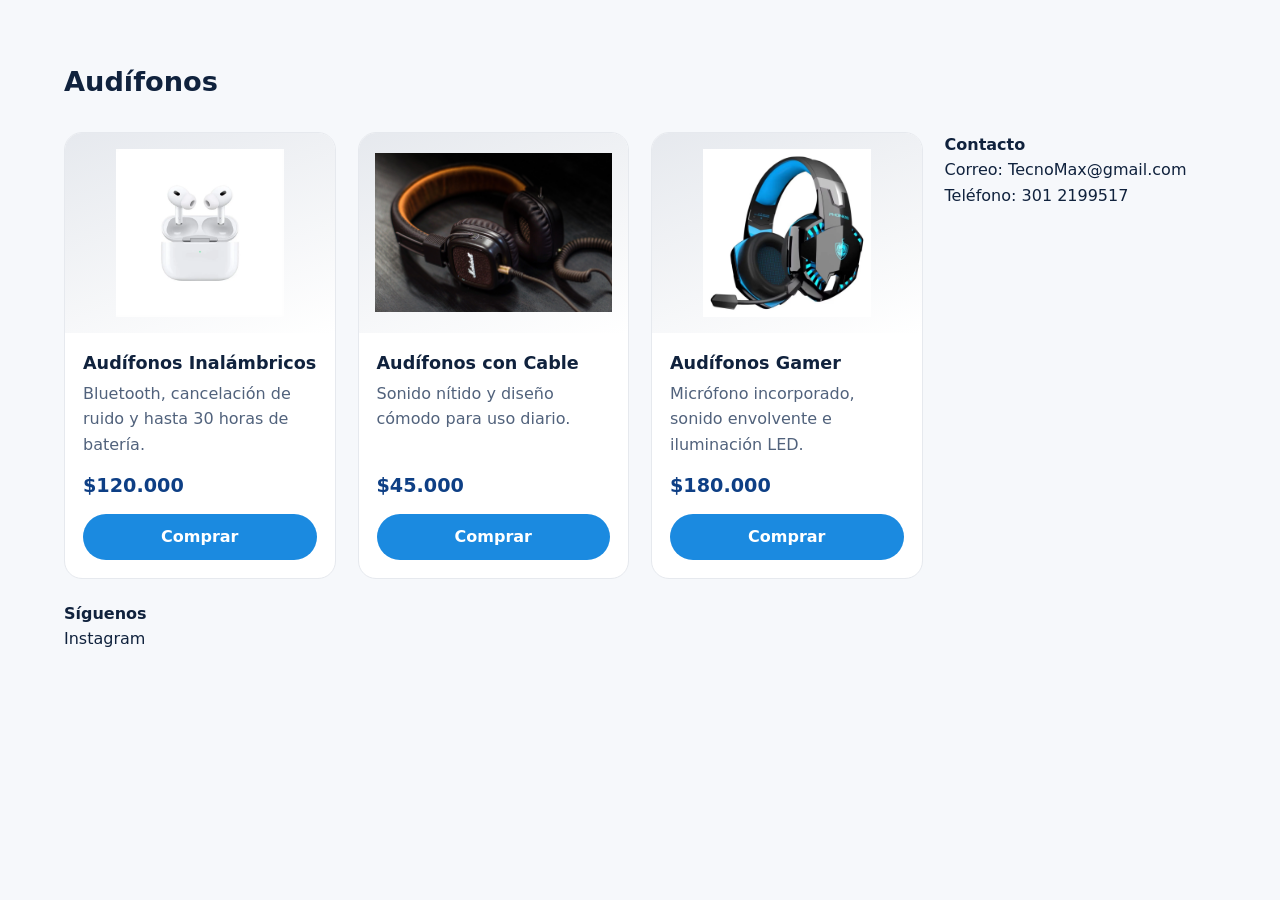
==== audifonos.html @ 7fad8253 "first commit" ====
<!DOCTYPE html>
<html lang="es">
<head>
    <meta charset="UTF-8">
    <meta name="viewport" content="width=device-width, initial-scale=1.0">
    <title>TecnoMax | Audífonos</title>
    <link rel="stylesheet" href="css/estiloaudifonos.css">
 </head>
<body>
    <section class="audifonos" id="audifonos">
    <h2 class="audifonos__titulo">Audífonos</h2>

    <div class="audifonos__contenedor">

        <article class="audifono">
            <img class="audifono__imagen" src="img/audifonos.webp" alt="Audífonos inalámbricos">
            <h3 class="audifono__nombre">Audífonos Inalámbricos</h3>
            <p class="audifono__descripcion">Bluetooth, cancelación de ruido y hasta 30 horas de batería.</p>
            <p class="audifono__precio">$120.000</p>
            <a class="audifono__boton" href="#">Comprar</a>
        </article>

        <article class="audifono">
            <img class="audifono__imagen" src="img/FotoAudifonos.jpg" alt="Audífonos con cable">
            <h3 class="audifono__nombre">Audífonos con Cable</h3>
            <p class="audifono__descripcion">Sonido nítido y diseño cómodo para uso diario.</p>
            <p class="audifono__precio">$45.000</p>
            <a class="audifono__boton" href="#">Comprar</a>
        </article>

        <article class="audifono">
            <img class="audifono__imagen" src="img/Audifonos gamer.webp" alt="Audífonos gamer">
            <h3 class="audifono__nombre">Audífonos Gamer</h3>
            <p class="audifono__descripcion">Micrófono incorporado, sonido envolvente e iluminación LED.</p>
            <p class="audifono__precio">$180.000</p>
            <a class="audifono__boton" href="#">Comprar</a>
        </article>
        <div class="footer-contacto" id="contacto">
      <h4>Contacto</h4>
      <p>Correo: <a href="mailto:TecnoMax@gmail.com">TecnoMax@gmail.com</a></p>
      <p>Teléfono: <a href="tel:+573012199517">301 2199517</a></p>
    </div>
    <div class="footer-redes">
      <h4>Síguenos</h4>
      <a href="https://www.instagram.com/" target="_blank" rel="noopener">Instagram</a>
    </div>

    </div>
</section>
</body>
</html>
---- css/estiloaudifonos.css ----
:root{--blue:#1b8ae0;--navy:#0e3f85;--deep:#0a2a5c;--silver:#e6e9ee;--ink:#10223d;--bg:#f6f8fb;--muted:#51627c}
*{box-sizing:border-box;margin:0}
body{font-family:Sora,system-ui,sans-serif;color:var(--ink);background:var(--bg);line-height:1.6}
a{color:inherit;text-decoration:none}
:focus-visible{outline:3px solid var(--navy);outline-offset:3px}

/* Encabezado */
header{display:flex;align-items:center;justify-content:space-between;gap:16px;flex-wrap:wrap;padding:14px 5vw;background:#fff;border-bottom:1px solid var(--silver);position:sticky;top:0;z-index:5}
.brand{display:flex;align-items:center;gap:10px;font-weight:800;font-size:1.25rem}
.brand img{width:40px;height:40px}
nav{display:flex;gap:22px;font-size:.95rem;flex-wrap:wrap}
nav a{padding:4px 0;border-bottom:2px solid transparent}
nav a:hover,nav a[aria-current]{border-color:var(--blue);color:var(--navy)}

/* Botones */
.btn{display:inline-block;padding:13px 26px;border-radius:999px;font-weight:600;background:var(--blue);color:#fff;border:0;font:inherit;font-weight:600;cursor:pointer;text-align:center}
.btn:hover{background:var(--navy)}
.btn.claro{background:#fff;color:var(--navy)}
.btn.claro:hover{background:var(--silver)}
.btn.borde{background:transparent;color:#fff;border:2px solid #fff;margin-left:10px}
.btn.borde:hover{background:rgba(255,255,255,.15)}

/* Hero (principal y computadores) */
.hero{display:grid;grid-template-columns:1.1fr .9fr;align-items:center;gap:40px;padding:72px 5vw;background:linear-gradient(120deg,var(--blue),var(--navy));color:#fff;overflow:hidden}
.hero h1{font-size:clamp(2.2rem,5vw,3.8rem);line-height:1.1;font-weight:800;max-width:15ch}
.hero p{margin:18px 0 28px;max-width:48ch;opacity:.92}
.hero .logo-grande{justify-self:center;width:min(280px,60vw);filter:drop-shadow(18px 22px 0 rgba(8,30,70,.35))}

/* Laptop dibujada con CSS (hero de computadores) */
.laptop{justify-self:center;width:min(380px,85vw)}
.laptop .pantalla{aspect-ratio:16/10;border:8px solid #cfd4db;border-bottom-width:12px;border-radius:14px 14px 0 0;background:linear-gradient(160deg,#1b8ae0,#0b2c63);display:grid;place-items:center}
.laptop .pantalla img{width:22%}
.laptop .base{height:14px;border-radius:0 0 16px 16px;background:linear-gradient(#e9ecf0,#9ea3ab);width:112%;margin-left:-6%;box-shadow:16px 20px 0 rgba(8,30,70,.35)}

/* Franja de beneficios */
.franja{display:flex;flex-wrap:wrap;justify-content:center;gap:12px 36px;padding:18px 5vw;background:#fff;border-bottom:1px solid var(--silver);font-size:.92rem;font-weight:600;color:var(--navy)}

/* Secciones */
section{padding:60px 5vw}
h2{font-size:1.7rem;margin-bottom:6px}
.sub{color:var(--muted);margin-bottom:28px}

/* Catálogo de audífonos */
.audifonos__titulo{margin-bottom:28px}
.audifonos__contenedor{display:grid;grid-template-columns:repeat(auto-fit,minmax(min(100%,250px),1fr));gap:22px}
.audifono{display:flex;flex-direction:column;overflow:hidden;background:#fff;border:1px solid var(--silver);border-radius:18px}
.audifono__imagen{display:block;width:100%;height:200px;object-fit:contain;padding:16px;background:linear-gradient(160deg,var(--silver),#fff)}
.audifono__nombre,.audifono__descripcion,.audifono__precio,.audifono__boton{margin-left:18px;margin-right:18px}
.audifono__nombre{margin-top:16px;font-size:1.1rem}
.audifono__descripcion{margin-top:4px;color:var(--muted)}
.audifono__precio{margin-top:auto;padding-top:14px;font-size:1.2rem;font-weight:800;color:var(--navy)}
.audifono__boton{margin-top:12px;margin-bottom:18px;padding:10px 16px;border-radius:999px;background:var(--blue);color:#fff;font-weight:600;text-align:center}
.audifono__boton:hover{background:var(--navy)}

/* Categorías (principal) */
.categorias{display:grid;grid-template-columns:repeat(auto-fit,minmax(240px,1fr));gap:22px}
.categoria{display:flex;flex-direction:column;gap:6px;padding:30px;border-radius:20px;color:#fff;min-height:210px;justify-content:flex-end;background:linear-gradient(160deg,var(--blue),var(--navy))}
.categoria:nth-child(2){background:linear-gradient(160deg,#143c78,#071a38)}
.categoria:nth-child(3){background:linear-gradient(160deg,#3f6fa8,var(--deep))}
.categoria h3{font-size:1.5rem}
.categoria span{opacity:.85;font-size:.95rem}
.categoria:hover{transform:translateY(-4px)}

/* Filtros */
.filtros{display:flex;flex-wrap:wrap;gap:10px;margin-bottom:28px}
.filtros button{font:inherit;padding:8px 18px;border-radius:999px;border:1.5px solid var(--silver);background:#fff;cursor:pointer}
.filtros button[aria-pressed=true]{background:var(--blue);border-color:var(--blue);color:#fff}

/* Tarjetas de producto */
.grid{display:grid;grid-template-columns:repeat(auto-fill,minmax(250px,1fr));gap:22px}
.card{background:#fff;border-radius:18px;overflow:hidden;border:1px solid var(--silver);display:flex;flex-direction:column}
.card .pic{height:160px;display:grid;place-items:center;background:linear-gradient(160deg,var(--silver),#fff)}
.card .pic span{width:120px;height:76px;border-radius:8px 8px 2px 2px;background:linear-gradient(160deg,#fdfdfd,#9ea3ab);border:3px solid var(--navy)}
.card .body{padding:16px;display:flex;flex-direction:column;gap:4px;flex:1}
.card h3{font-size:1.02rem}
.card small{color:var(--muted)}
.card ul{list-style:none;padding:0;font-size:.88rem;color:var(--muted)}
.card ul li::before{content:"✓ ";color:var(--blue);font-weight:700}
.price{font-weight:800;font-size:1.15rem;color:var(--navy);margin-top:auto;padding-top:10px}
.card .btn{margin-top:10px;padding:10px}

/* Bloque para ir a otra página */
.cruce{display:flex;align-items:center;justify-content:space-between;gap:20px;flex-wrap:wrap;margin:0 5vw 60px;padding:34px;border-radius:22px;background:var(--navy);color:#fff}

footer{padding:28px 5vw;background:var(--deep);color:#cfe0f7;font-size:.9rem;display:flex;justify-content:space-between;flex-wrap:wrap;gap:12px}

@media(max-width:760px){.hero{grid-template-columns:1fr;padding:48px 5vw}.hero .logo-grande,.laptop{order:-1}}
@media(prefers-reduced-motion:no-preference){.categoria{transition:transform .2s}}
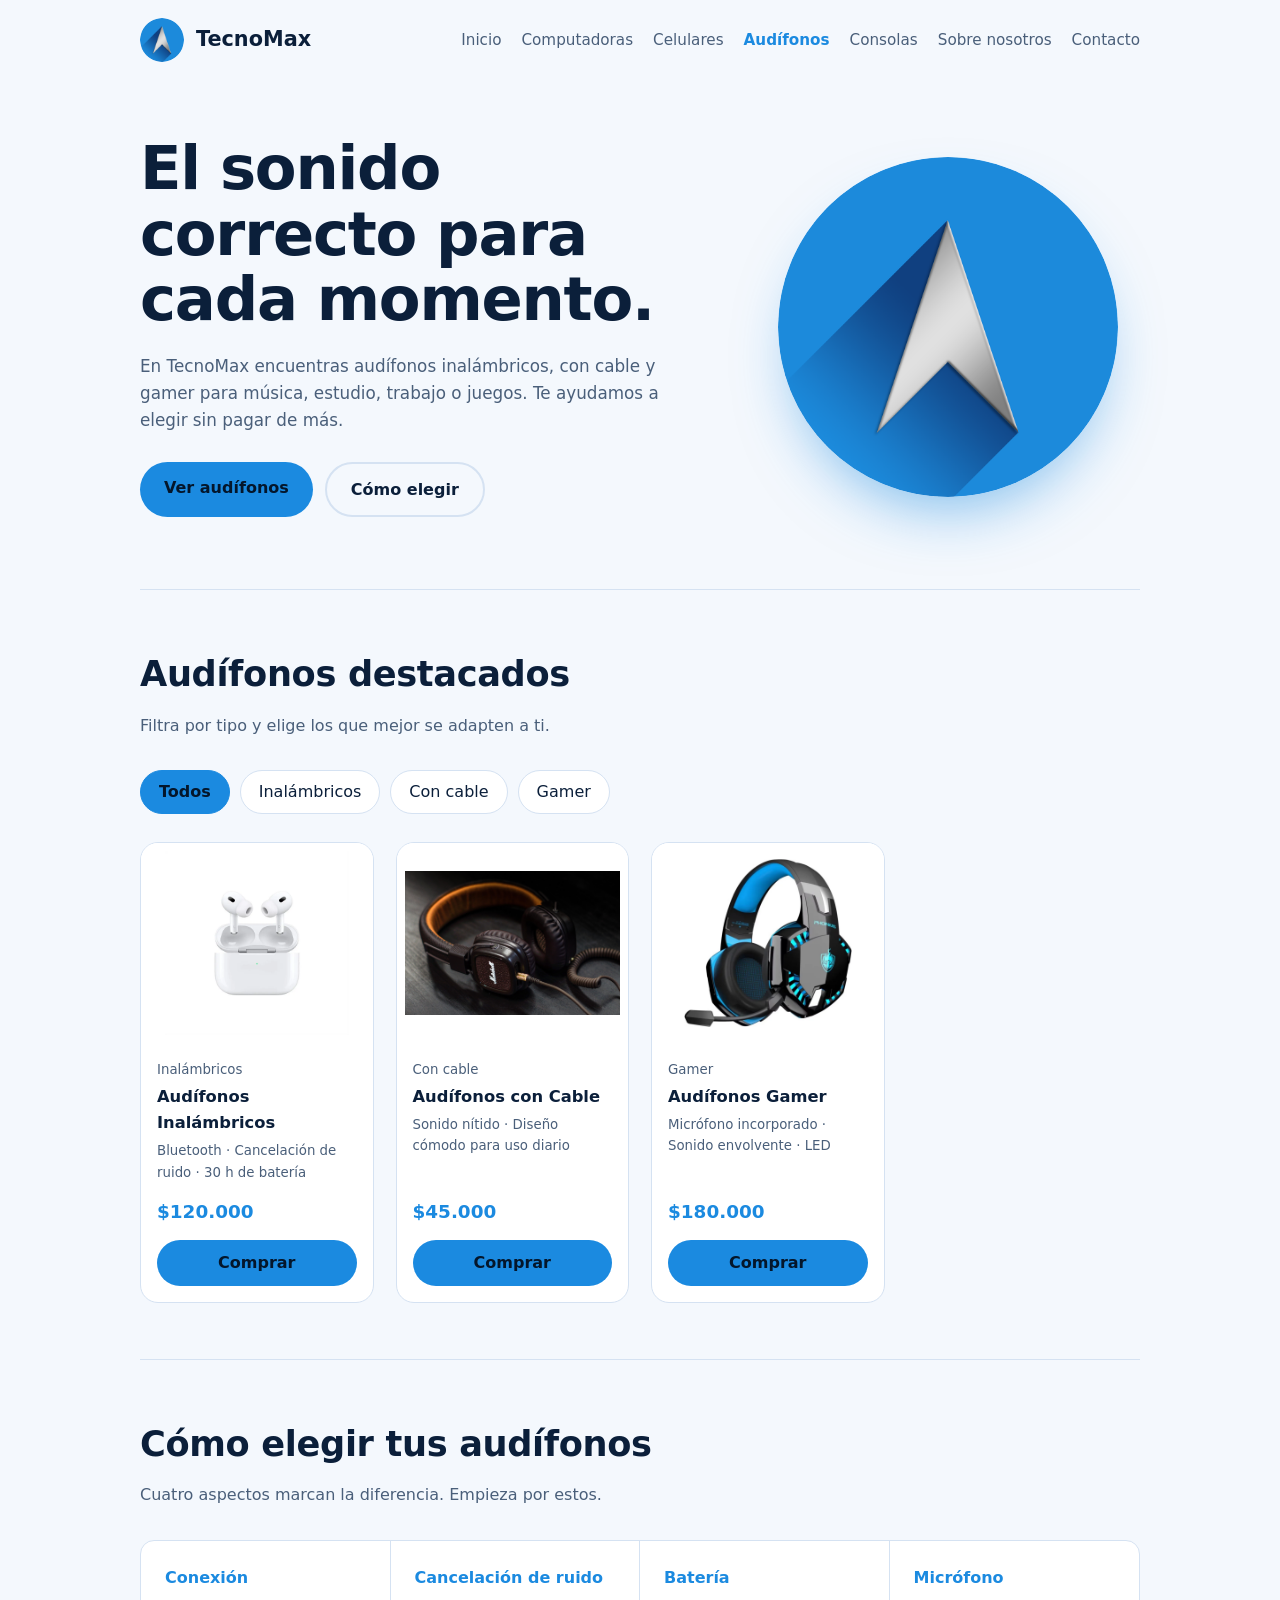
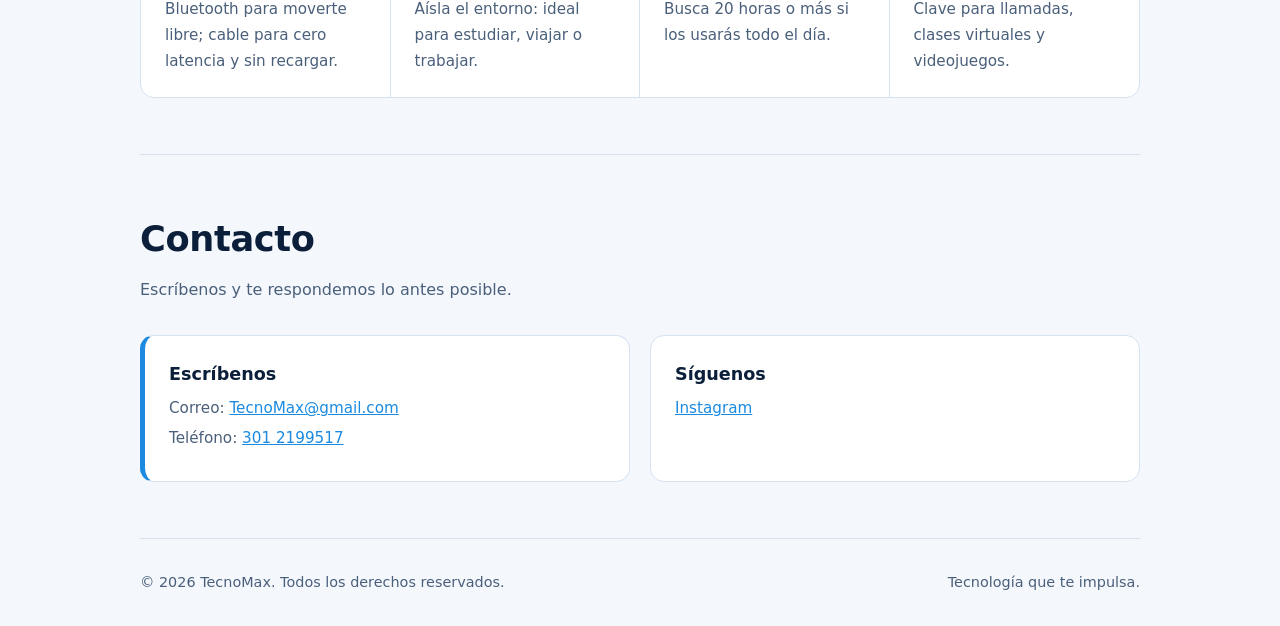
==== commit cda42aa5: "Puse el mismo estilo a todos los .html(index,celulares, y todos los demas)" ====
--- a/audifonos.html
+++ b/audifonos.html
@@ -1,51 +1,104 @@
 <!DOCTYPE html>
-<html lang="es">
-<head>
-    <meta charset="UTF-8">
-    <meta name="viewport" content="width=device-width, initial-scale=1.0">
-    <title>TecnoMax | Audífonos</title>
-    <link rel="stylesheet" href="css/estiloaudifonos.css">
- </head>
+<html lang="es"><head><meta charset="utf-8">
+<meta name="viewport" content="width=device-width, initial-scale=1, viewport-fit=cover">
+<title>TecnoMax | Audífonos</title>
+<link rel="icon" href="img/LogoTecnoMax.png">
+<link rel="preconnect" href="https://fonts.googleapis.com"><link rel="preconnect" href="https://fonts.gstatic.com" crossorigin>
+<link href="https://fonts.googleapis.com/css2?family=Sora:wght@400;600;800&display=swap" rel="stylesheet">
+<link rel="stylesheet" href="css/tecnomax.css">
+</head>
 <body>
-    <section class="audifonos" id="audifonos">
-    <h2 class="audifonos__titulo">Audífonos</h2>
+<div class="wrap">
+<header>
+<a class="brand" href="index.html"><img src="img/LogoTecnoMax.png" alt="Logo de TecnoMax">TecnoMax</a>
+<nav aria-label="Principal"><a href="index.html">Inicio</a><a href="Computadoras.html">Computadoras</a><a href="Celulares.html">Celulares</a><a href="audifonos.html" aria-current="page">Audífonos</a><a href="Consolas.html">Consolas</a><a href="sobrenosotros.html">Sobre nosotros</a><a href="#contacto">Contacto</a></nav>
+</header>
+<main>
+<div class="hero">
+<div>
+<h1>El sonido correcto para cada momento.</h1>
+<p>En TecnoMax encuentras audífonos inalámbricos, con cable y gamer para música, estudio, trabajo o juegos. Te ayudamos a elegir sin pagar de más.</p>
+<div class="btns"><a class="btn" href="#catalogo">Ver audífonos</a><a class="btn alt" href="#guia">Cómo elegir</a></div>
+</div>
+<div class="emblem"><img src="img/LogoTecnoMax.png" alt="Emblema de TecnoMax: flecha plateada sobre círculo azul"></div>
+</div>
 
-    <div class="audifonos__contenedor">
+<section id="catalogo">
+<h2>Audífonos destacados</h2>
+<p class="lead">Filtra por tipo y elige los que mejor se adapten a ti.</p>
+<div class="filters" role="group" aria-label="Filtrar por categoría">
+<button aria-pressed="true" data-c="todos">Todos</button>
+<button aria-pressed="false" data-c="Inalámbricos">Inalámbricos</button>
+<button aria-pressed="false" data-c="Con cable">Con cable</button>
+<button aria-pressed="false" data-c="Gamer">Gamer</button>
+</div>
+<div class="products" id="products"></div>
+</section>
 
-        <article class="audifono">
-            <img class="audifono__imagen" src="img/audifonos.webp" alt="Audífonos inalámbricos">
-            <h3 class="audifono__nombre">Audífonos Inalámbricos</h3>
-            <p class="audifono__descripcion">Bluetooth, cancelación de ruido y hasta 30 horas de batería.</p>
-            <p class="audifono__precio">$120.000</p>
-            <a class="audifono__boton" href="#">Comprar</a>
-        </article>
+<section id="guia">
+<h2>Cómo elegir tus audífonos</h2>
+<p class="lead">Cuatro aspectos marcan la diferencia. Empieza por estos.</p>
+<div class="guide">
+<div><b>Conexión</b><span>Bluetooth para moverte libre; cable para cero latencia y sin recargar.</span></div>
+<div><b>Cancelación de ruido</b><span>Aísla el entorno: ideal para estudiar, viajar o trabajar.</span></div>
+<div><b>Batería</b><span>Busca 20 horas o más si los usarás todo el día.</span></div>
+<div><b>Micrófono</b><span>Clave para llamadas, clases virtuales y videojuegos.</span></div>
+</div>
+</section>
 
-        <article class="audifono">
-            <img class="audifono__imagen" src="img/FotoAudifonos.jpg" alt="Audífonos con cable">
-            <h3 class="audifono__nombre">Audífonos con Cable</h3>
-            <p class="audifono__descripcion">Sonido nítido y diseño cómodo para uso diario.</p>
-            <p class="audifono__precio">$45.000</p>
-            <a class="audifono__boton" href="#">Comprar</a>
-        </article>
+<section id="contacto">
+<h2>Contacto</h2>
+<p class="lead">Escríbenos y te respondemos lo antes posible.</p>
+<div class="grid">
+<article class="card"><h3>Escríbenos</h3>
+<p>Correo: <a href="mailto:TecnoMax@gmail.com">TecnoMax@gmail.com</a></p>
+<p>Teléfono: <a href="tel:+573012199517">301 2199517</a></p></article>
+<article class="card"><h3>Síguenos</h3>
+<p><a href="https://www.instagram.com/" target="_blank" rel="noopener">Instagram</a></p></article>
+</div>
+</section>
+</main>
+<footer><span>© 2026 TecnoMax. Todos los derechos reservados.</span><span>Tecnología que te impulsa.</span></footer>
+</div>
 
-        <article class="audifono">
-            <img class="audifono__imagen" src="img/Audifonos gamer.webp" alt="Audífonos gamer">
-            <h3 class="audifono__nombre">Audífonos Gamer</h3>
-            <p class="audifono__descripcion">Micrófono incorporado, sonido envolvente e iluminación LED.</p>
-            <p class="audifono__precio">$180.000</p>
-            <a class="audifono__boton" href="#">Comprar</a>
-        </article>
-        <div class="footer-contacto" id="contacto">
-      <h4>Contacto</h4>
-      <p>Correo: <a href="mailto:TecnoMax@gmail.com">TecnoMax@gmail.com</a></p>
-      <p>Teléfono: <a href="tel:+573012199517">301 2199517</a></p>
-    </div>
-    <div class="footer-redes">
-      <h4>Síguenos</h4>
-      <a href="https://www.instagram.com/" target="_blank" rel="noopener">Instagram</a>
-    </div>
+<script>
+// Cambia nombres, descripciones y precios por los reales.
+// Las fotos van en la carpeta img/ y "img" es el nombre exacto del archivo (con extensión).
+const items=[
+{n:"Audífonos Inalámbricos",c:"Inalámbricos",s:"Bluetooth · Cancelación de ruido · 30 h de batería",p:120000,img:"audifonos.webp"},
+{n:"Audífonos con Cable",c:"Con cable",s:"Sonido nítido · Diseño cómodo para uso diario",p:45000,img:"FotoAudifonos.jpg"},
+{n:"Audífonos Gamer",c:"Gamer",s:"Micrófono incorporado · Sonido envolvente · LED",p:180000,img:"Audifonos gamer.webp"},
+];
 
-    </div>
-</section>
-</body>
-</html>+function showMissingImage(el){
+  const d=document.createElement('div');
+  d.className='miss';
+  d.textContent='No se encontró: img/'+el.dataset.file;
+  el.replaceWith(d);
+}
+
+const g=document.getElementById('products'),f=n=>'$'+n.toLocaleString('es-CO');
+
+function draw(c){
+  g.innerHTML=items.filter(i=>c==='todos'||i.c===c).map(i=>`
+    <article class="pcard">
+      <div class="pic">
+        <img src="img/${encodeURIComponent(i.img)}" data-file="${i.img}" alt="${i.n}" onerror="showMissingImage(this)">
+      </div>
+      <div class="body">
+        <small>${i.c}</small>
+        <h3>${i.n}</h3>
+        <small>${i.s}</small>
+        <div class="price">${f(i.p)}</div>
+        <a class="btn" href="#contacto">Comprar</a>
+      </div>
+    </article>`).join('');
+}
+
+document.querySelectorAll('.filters button').forEach(x=>x.onclick=()=>{
+  document.querySelectorAll('.filters button').forEach(y=>y.setAttribute('aria-pressed',y===x));
+  draw(x.dataset.c);
+});
+draw('todos');
+</script>
+</body></html>
--- a/css/tecnomax.css
+++ b/css/tecnomax.css
@@ -0,0 +1,63 @@
+:root{--bg:#F4F8FD;--surface:#fff;--ink:#0B1F3A;--muted:#4A5F7A;--brand:#1B8AE0;--deep:#0E3F85;--line:#D5E2F2;
+box-sizing:border-box;padding-top:env(safe-area-inset-top,0px);padding-bottom:env(safe-area-inset-bottom,0px)}
+@media (prefers-color-scheme:dark){:root:not([data-theme="light"]){--bg:#08172B;--surface:#0F2542;--ink:#EAF2FB;--muted:#9FB4CC;--brand:#4DA8F0;--deep:#0E3F85;--line:#1D3A5F}}
+:root[data-theme="dark"]{--bg:#08172B;--surface:#0F2542;--ink:#EAF2FB;--muted:#9FB4CC;--brand:#4DA8F0;--deep:#0E3F85;--line:#1D3A5F}
+html{scroll-padding-top:env(safe-area-inset-top,0px);scroll-behavior:smooth}
+*{box-sizing:border-box}
+body{margin:0;background:var(--bg);color:var(--ink);font-family:Sora,system-ui,-apple-system,"Segoe UI",sans-serif;line-height:1.6}
+a{color:inherit}
+:focus-visible{outline:3px solid var(--brand);outline-offset:3px}
+.wrap{max-width:1040px;margin:0 auto;padding:0 20px}
+header{display:flex;align-items:center;justify-content:space-between;gap:16px;padding:18px 0;flex-wrap:wrap}
+.brand{display:flex;align-items:center;gap:12px;text-decoration:none;font-weight:800;font-size:1.3rem}
+.brand img{width:44px;height:44px;border-radius:50%}
+nav{display:flex;gap:20px;flex-wrap:wrap}
+nav a{text-decoration:none;color:var(--muted);font-size:.95rem}
+nav a:hover,nav a[aria-current=page]{color:var(--brand)}
+nav a[aria-current=page]{font-weight:600}
+.hero{display:grid;grid-template-columns:1.2fr .8fr;gap:40px;align-items:center;padding:56px 0 72px}
+h1{font-size:clamp(2.2rem,5.5vw,3.8rem);line-height:1.08;margin:0 0 20px;font-weight:800;letter-spacing:-.02em}
+.hero p{color:var(--muted);max-width:52ch;margin:0 0 28px;font-size:1.05rem}
+.btns{display:flex;gap:12px;flex-wrap:wrap}
+.btn{display:inline-block;padding:13px 24px;border-radius:999px;font-weight:600;text-decoration:none;background:var(--brand);color:#04162B}
+.btn.alt{background:transparent;color:var(--ink);border:2px solid var(--line)}
+.btn:hover{filter:brightness(1.08)}
+.emblem{justify-self:center;width:min(100%,340px);aspect-ratio:1;border-radius:50%;box-shadow:0 30px 60px -20px rgba(27,138,224,.55)}
+.emblem img{width:100%;height:100%;display:block;border-radius:50%}
+section{padding:56px 0;border-top:1px solid var(--line)}
+h2{font-size:clamp(1.6rem,3.5vw,2.2rem);margin:0 0 10px;letter-spacing:-.01em}
+.lead{color:var(--muted);margin:0 0 32px;max-width:60ch}
+.grid{display:grid;grid-template-columns:repeat(auto-fit,minmax(220px,1fr));gap:20px}
+.card{background:var(--surface);border:1px solid var(--line);border-radius:14px;padding:24px}
+.card:first-child{border-left:5px solid var(--brand)}
+.card h3{margin:0 0 8px;font-size:1.1rem}
+.card p{margin:0 0 6px;color:var(--muted);font-size:.95rem}
+.card ul{margin:0;padding-left:18px;color:var(--muted);font-size:.95rem}
+.card a{color:var(--brand)}
+.strip{display:flex;flex-wrap:wrap;gap:8px 28px;padding:18px 0;border-top:1px solid var(--line);color:var(--muted);font-size:.95rem}
+
+/* Catálogo */
+.filters{display:flex;flex-wrap:wrap;gap:10px;margin-bottom:28px}
+.filters button{font:inherit;padding:8px 18px;border-radius:999px;border:1.5px solid var(--line);background:var(--surface);color:var(--ink);cursor:pointer}
+.filters button[aria-pressed=true]{background:var(--brand);border-color:var(--brand);color:#04162B;font-weight:600}
+.products{display:grid;grid-template-columns:repeat(auto-fill,minmax(230px,1fr));gap:22px}
+.pcard{background:var(--surface);border:1px solid var(--line);border-radius:18px;overflow:hidden;display:flex;flex-direction:column}
+.pcard .pic{height:200px;display:flex;align-items:center;justify-content:center;overflow:hidden;background:#fff}
+.pcard .pic img{width:100%;height:100%;object-fit:contain;padding:8px}
+.pcard .miss{font-size:.75rem;color:#b00020;text-align:center;padding:10px}
+.pcard .body{padding:16px;display:flex;flex-direction:column;gap:4px;flex:1}
+.pcard small{color:var(--muted)}
+.pcard h3{margin:0;font-size:1.02rem}
+.pcard .price{font-weight:800;font-size:1.15rem;color:var(--brand);margin-top:auto;padding-top:10px}
+.pcard .old{color:var(--muted);text-decoration:line-through;font-size:.9rem;padding-top:6px}
+.pcard .old+.price{margin-top:0;padding-top:0}
+.pcard .btn{text-align:center;margin-top:10px;padding:10px}
+
+.guide{display:grid;grid-template-columns:repeat(auto-fit,minmax(240px,1fr));gap:0;border:1px solid var(--line);border-radius:14px;overflow:hidden;background:var(--surface)}
+.guide div{padding:24px;border-right:1px solid var(--line)}
+.guide div:last-child{border-right:0}
+.guide b{display:block;margin-bottom:6px;color:var(--brand)}
+.guide span{color:var(--muted);font-size:.95rem}
+footer{padding:32px 0;color:var(--muted);font-size:.9rem;border-top:1px solid var(--line);display:flex;justify-content:space-between;gap:12px;flex-wrap:wrap}
+@media(max-width:760px){.hero{grid-template-columns:1fr;padding:32px 0 48px}.emblem{order:-1;width:200px}.guide div{border-right:0;border-bottom:1px solid var(--line)}.guide div:last-child{border-bottom:0}}
+@media(prefers-reduced-motion:reduce){html{scroll-behavior:auto}}
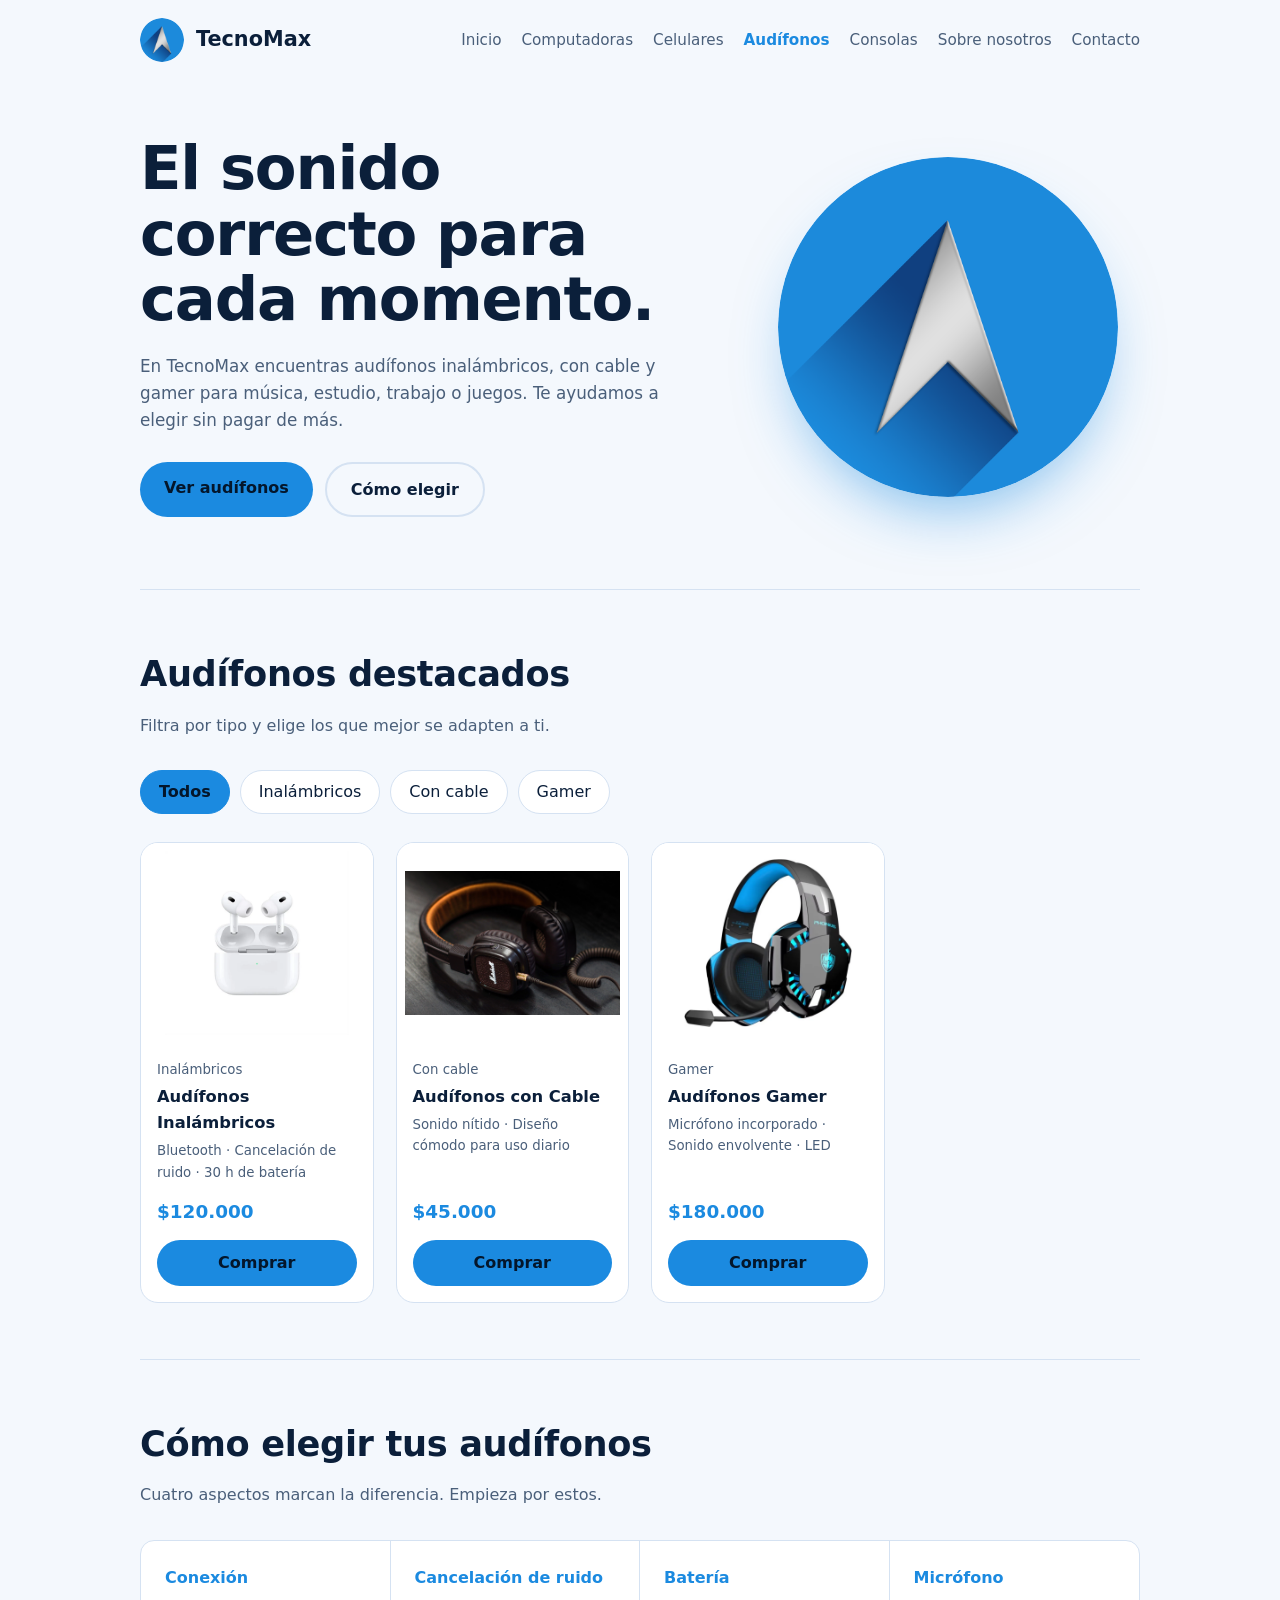
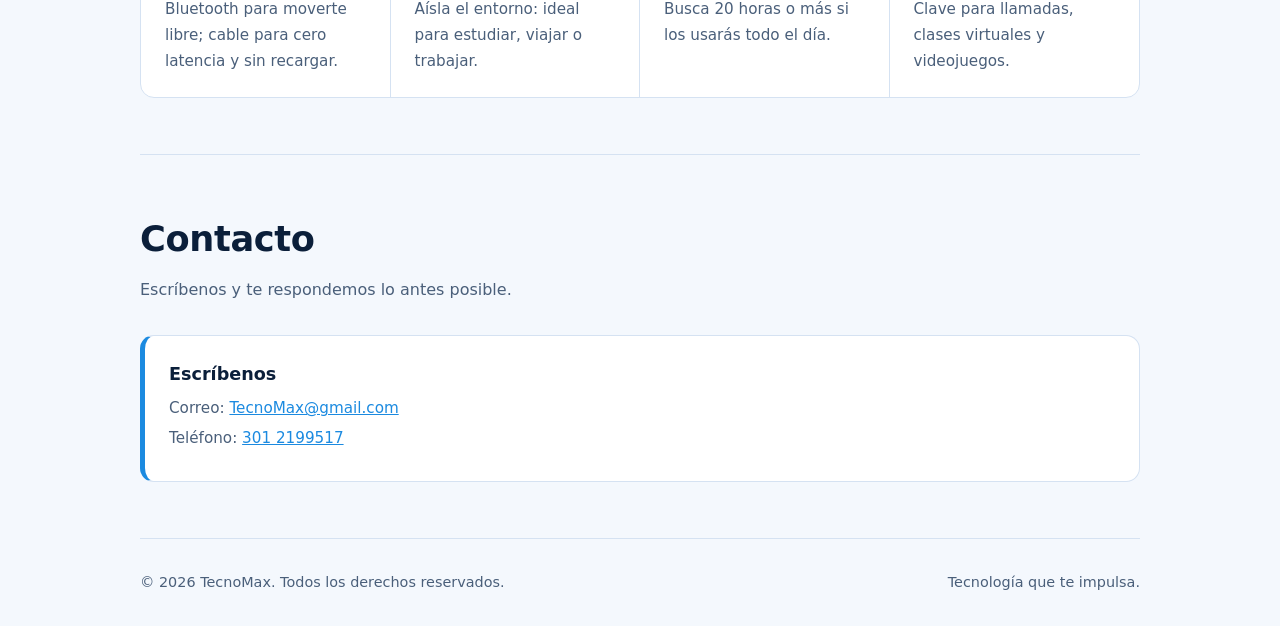
==== commit 626c5296: "redes" ====
--- a/audifonos.html
+++ b/audifonos.html
@@ -53,8 +53,6 @@
 <article class="card"><h3>Escríbenos</h3>
 <p>Correo: <a href="mailto:TecnoMax@gmail.com">TecnoMax@gmail.com</a></p>
 <p>Teléfono: <a href="tel:+573012199517">301 2199517</a></p></article>
-<article class="card"><h3>Síguenos</h3>
-<p><a href="https://www.instagram.com/" target="_blank" rel="noopener">Instagram</a></p></article>
 </div>
 </section>
 </main>
